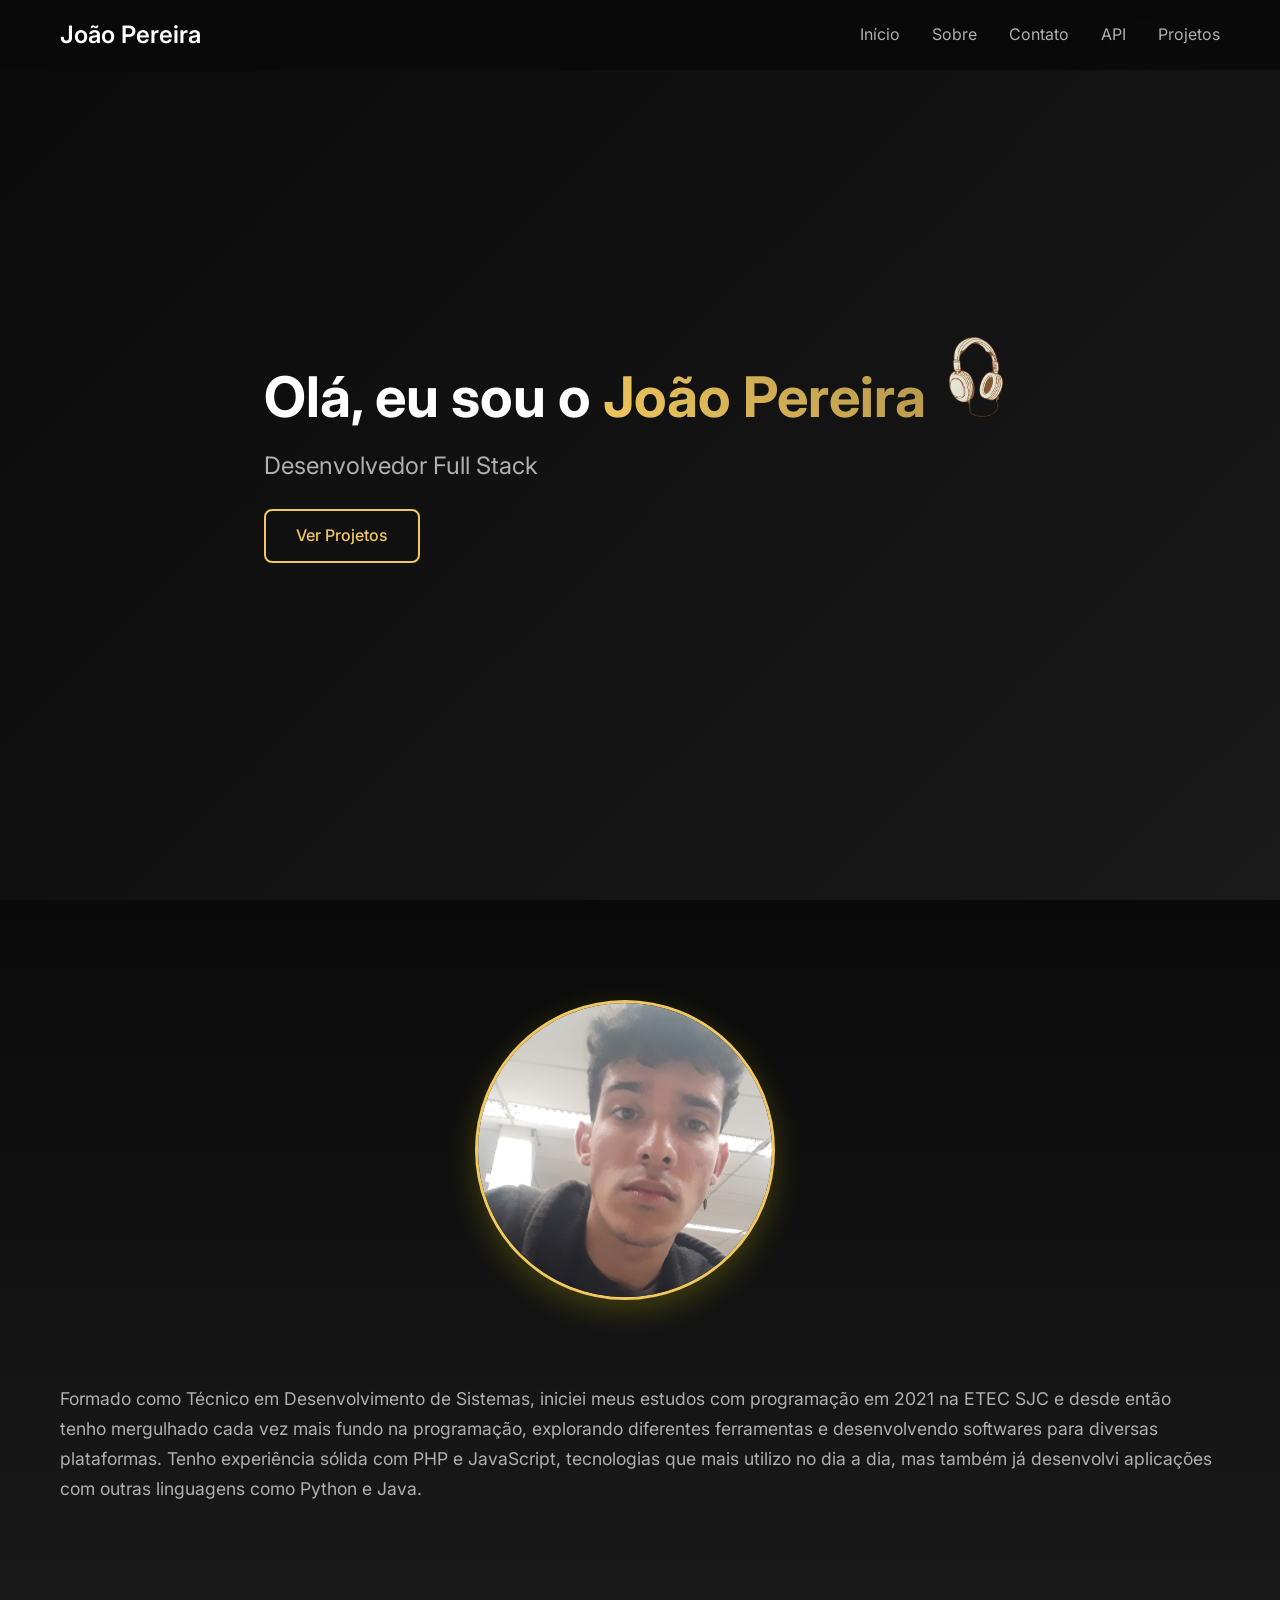
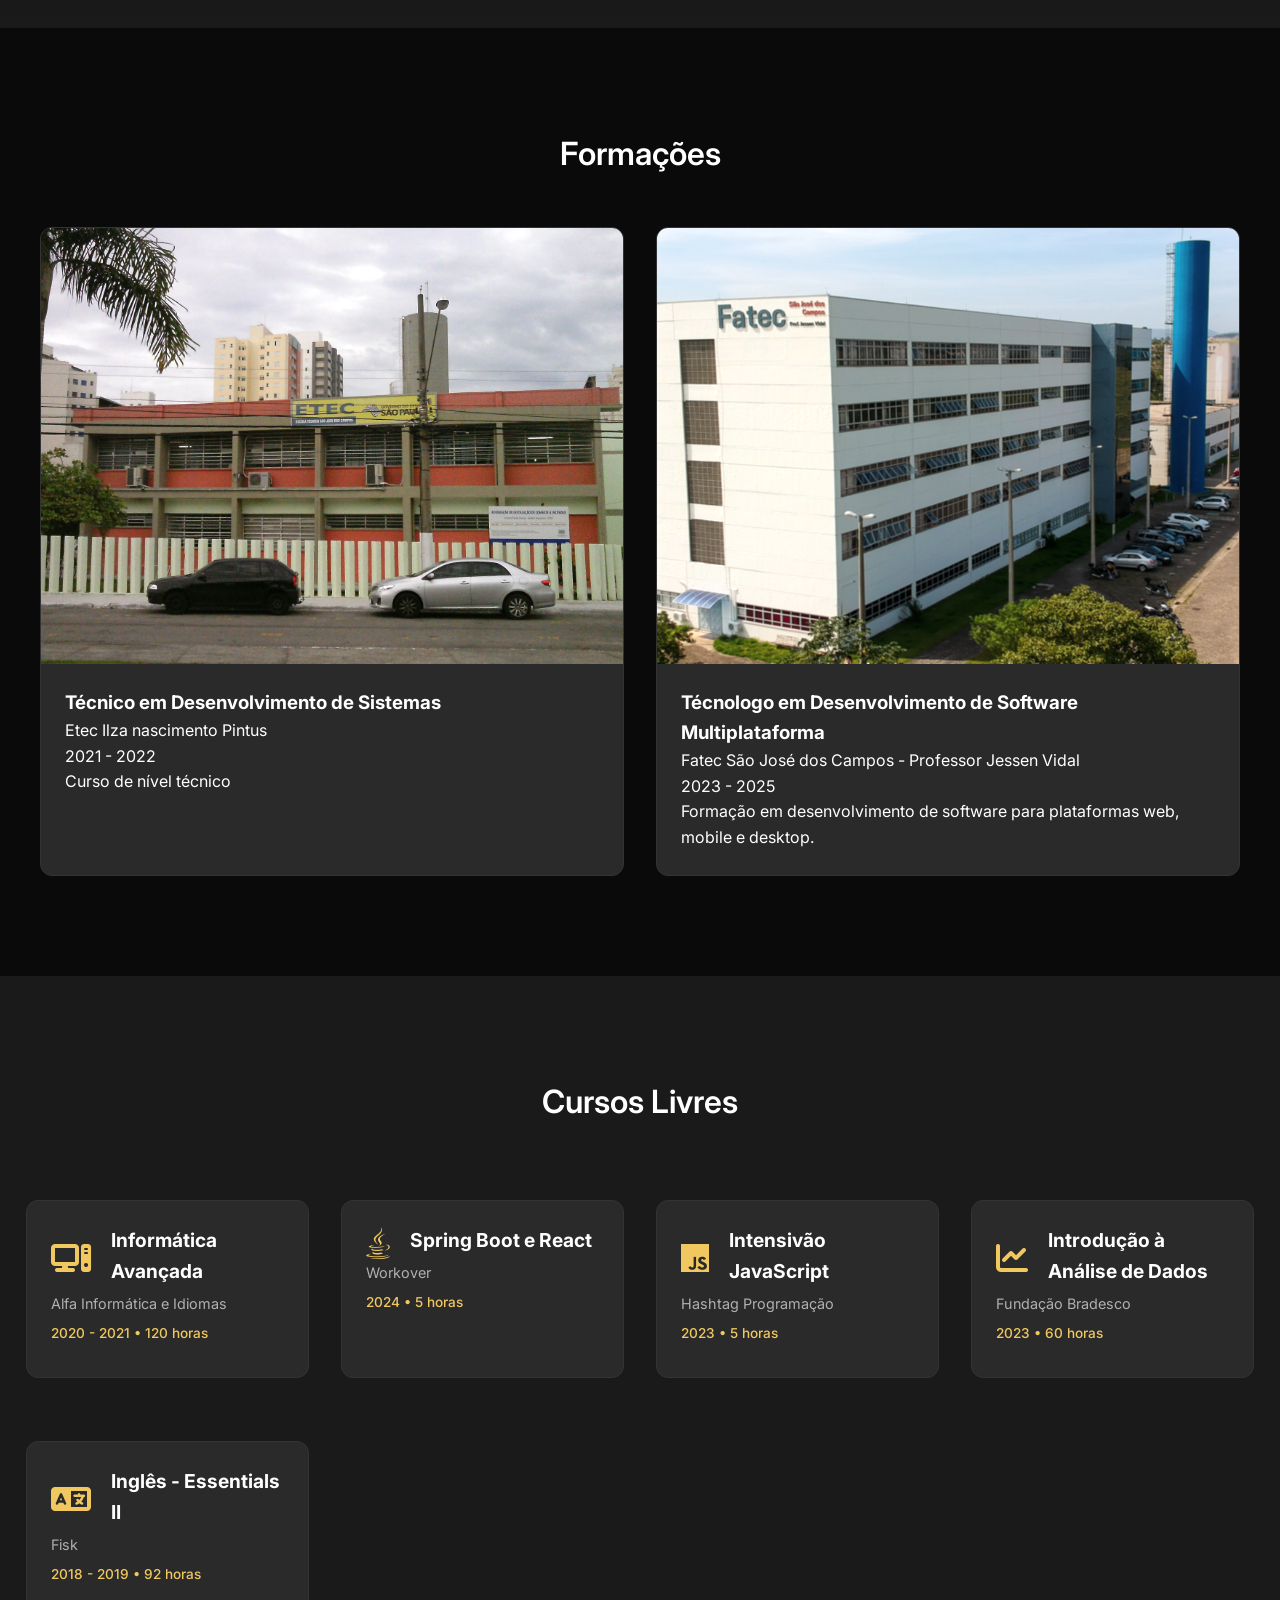
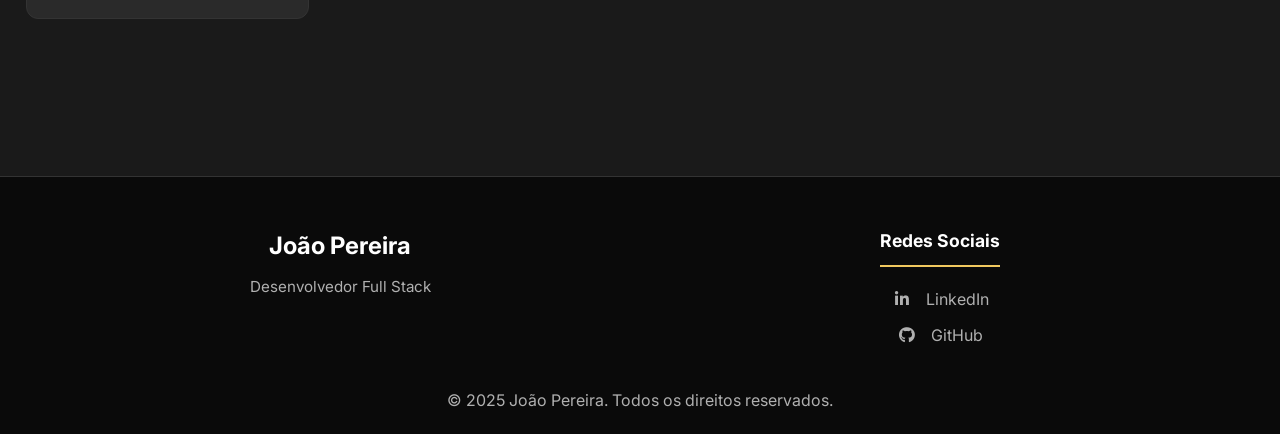
==== docs/index.html @ e066953f "Add files via upload" ====
<!DOCTYPE html>
<html lang="pt-BR">
<head>
    <meta charset="UTF-8">
    <meta name="viewport" content="width=device-width, initial-scale=1.0">
    <title>João Pereira</title>
    <link rel="stylesheet" href="static/css/style.css">
    <link href="https://fonts.googleapis.com/css2?family=Inter:wght@300;400;500;600;700&display=swap" rel="stylesheet">
    <link rel="shortcut icon" href="static/img/favicon.ico" type="image/x-icon">
    <link rel="stylesheet" href="https://cdnjs.cloudflare.com/ajax/libs/font-awesome/6.5.0/css/all.min.css">

</head>
<body>
    <header class="header">
        <nav class="nav">
            <div class="nav-container">
                <div class="logo">
                    <h2>João Pereira</h2>
                </div>
                <ul class="nav-menu">
                    <li><a href="#home" class="nav-link">Início</a></li>
                    <li><a href="#about" class="nav-link">Sobre</a></li>
                    <li><a href="#footer" class="nav-link">Contato</a></li>
                    <li><a href="templates/api.html" class="nav-link">API</a></li>
                    <li><a href="templates/projetos.html" class="nav-link">Projetos</a></li>
                </ul>
            </div>
        </nav>
    </header>
    <section id="home" class="hero">
        <div class="container">
            <div class="hero-content">
                <h1 class="hero-title">Olá, eu sou o <span class="highlight">João Pereira</span><img src="static/img/fone.png" alt="" style="margin-left: 10px; width: 80px;"></h1>
                <p class="hero-subtitle">Desenvolvedor Full Stack</p>
                <div class="hero-buttons">
                    <a href="templates/projetos.html" class="btn btn-secondary">Ver Projetos</a>
                </div>
            </div>
        </div>
    </section>
    <section id="about" class="about">
        <div class="container">
            <div class="about-content">
                <div class="about-content">
                    <img src="static/img/fotoportfolio.jpg" alt="">
                </div>
                <div class="about-text">
                    <p>
                        Formado como Técnico em Desenvolvimento de Sistemas, iniciei meus estudos com programação em 2021 na ETEC SJC e desde então tenho mergulhado cada vez mais fundo na programação, explorando diferentes ferramentas e desenvolvendo softwares para diversas plataformas.
                        Tenho experiência sólida com PHP e JavaScript, tecnologias que mais utilizo no dia a dia, mas também já desenvolvi aplicações com outras linguagens como Python e Java.
                    </p>
                </div>
            </div>
        </div>
    </section>
    <section class="container training">
        <h2 class="section-title">Formações</h2>
        <div class="education-grid">
            <div class="education-card">
                <div class="education-image-container">
                    <img src="static/img/etec.png" alt="UTFPR" class="education-image">
                </div>
                <div class="education-content">
                    <h3 class="education-title">Técnico em Desenvolvimento de Sistemas</h3>
                    <p class="education-institution">Etec Ilza nascimento Pintus</p>
                    <p class="education-period">2021 - 2022</p>
                    <p class="education-description">Curso de nível técnico</p>
                </div>
            </div>
            <div class="education-card">
                <div class="education-image-container">
                    <img src="static/img/fatec.png" alt="Fatec" class="education-image">
                </div>
                <div class="education-content">
                    <h3 class="education-title">Técnologo em Desenvolvimento de Software Multiplataforma</h3>
                    <p class="education-institution">Fatec São José dos Campos - Professor Jessen Vidal</p>
                    <p class="education-period">2023 - 2025</p>
                    <p class="education-description">Formação em desenvolvimento de software para plataformas web, mobile e desktop.</p>
                </div>
            </div>
        </div>
    </section>
    <section id="courses" class="courses">
    <h2 class="section-title">Cursos Livres</h2>
    <div class="courses-grid">
        <div class="course-card">
            <div class="course-header">
                <i class="fa-solid fa-computer course-icon"></i>
                <h3 class="course-title">Informática Avançada</h3>
            </div>
            <div class="course-details">
                <p class="course-institution">Alfa Informática e Idiomas</p>
                <p class="course-duration">2020 - 2021 • 120 horas</p>
            </div>
        </div>
        <div class="course-card">
            <div class="course-header">
                <i class="fa-brands fa-java course-icon"></i>
                <h3 class="course-title">Spring Boot e React</h3>
            </div>
            <div class="course-details">
                <p class="course-institution">Workover</p>
                <p class="course-duration">2024 • 5 horas</p>
            </div>
        </div>
        <div class="course-card">
            <div class="course-header">
                <i class="fa-brands fa-js course-icon"></i>
                <h3 class="course-title">Intensivão JavaScript</h3>
            </div>
            <div class="course-details">
                <p class="course-institution">Hashtag Programação</p>
                <p class="course-duration">2023 • 5 horas</p>
            </div>
        </div>
        <div class="course-card">
            <div class="course-header">
                <i class="fa-solid fa-chart-line course-icon"></i>
                <h3 class="course-title">Introdução à Análise de Dados</h3>
            </div>
            <div class="course-details">
                <p class="course-institution">Fundação Bradesco</p>
                <p class="course-duration">2023 • 60 horas</p>
            </div>
        </div>
        <div class="course-card">
            <div class="course-header">
                <i class="fa-solid fa-language course-icon"></i>
                <h3 class="course-title">Inglês - Essentials II</h3>
            </div>
            <div class="course-details">
                <p class="course-institution">Fisk</p>
                <p class="course-duration">2018 - 2019 • 92 horas</p>
            </div>
        </div>
    </div>
</section>

<footer class="footer" id="footer">
    <div class="container">
        <div class="footer-content">
            <div class="footer-brand">
                <h3>João Pereira</h3>
                <p>Desenvolvedor Full Stack</p>
            </div>
            <div class="footer-social">
                <h4>Redes Sociais</h4>
                <div class="social-links">
                    <a href="https://www.linkedin.com/in/joaopereira18/" target="_blank" aria-label="LinkedIn">
                        <i class="fab fa-linkedin-in"></i> LinkedIn
                    </a>
                    <a href="https://github.com/JaovitoP" target="_blank" aria-label="GitHub">
                        <i class="fab fa-github"></i> GitHub
                    </a>
                </div>
            </div>
        </div>
            <p>&copy; 2025 João Pereira. Todos os direitos reservados.</p>
    </div>
</footer>
</body>
</html>
---- docs/static/css/style.css ----
* {
    margin: 0;
    padding: 0;
    box-sizing: border-box;
}

html {
    scroll-behavior: smooth;
}

body {
    font-family: 'Inter', sans-serif;
    background-color: #0a0a0a;
    color: #ffffff;
    line-height: 1.6;
    overflow-x: hidden;
}

.container {
    max-width: 1200px;
    margin: 0 auto;
    padding: 0 20px;
}

.header {
    position: fixed;
    top: 0;
    left: 0;
    width: 100%;
    background-color: rgba(10, 10, 10, 0.95);
    backdrop-filter: blur(10px);
    z-index: 1000;
}

.nav-container {
    max-width: 1200px;
    margin: 0 auto;
    padding: 0 20px;
    display: flex;
    justify-content: space-between;
    align-items: center;
    height: 70px;
}

.logo h2 {
    color: #ffffff;
    font-weight: 600;
    font-size: 1.5rem;
}

.nav-menu {
    display: flex;
    list-style: none;
    gap: 2rem;
}

.nav-link {
    color: #b0b0b0;
    text-decoration: none;
    font-weight: 400;
    transition: color 0.3s ease;
    position: relative;
}

.nav-link:hover,
.nav-link.active {
    color: #F0C85F;
}

.nav-link::after {
    content: '';
    position: absolute;
    bottom: -5px;
    left: 0;
    width: 0;
    height: 2px;
    background-color: #F0C85F;
    transition: width 0.3s ease;
}

.nav-link:hover::after,
.nav-link.active::after {
    width: 100%;
}

.hero {
    min-height: 100vh;
    display: flex;
    align-items: center;
    background: linear-gradient(135deg, #0a0a0a 0%, #1a1a1a 100%);
    position: relative;
}

.hero-content {
    position: relative;
    z-index: 2;
}

.hero-title {
    font-size: 3.5rem;
    font-weight: 700;
    margin-bottom: 1rem;
    line-height: 1.2;
}

.highlight {
    color: #F0C85F;
    background: linear-gradient(45deg, #F0C85F, #f0c75fbb);
    -webkit-background-clip: text;
    -webkit-text-fill-color: transparent;
    background-clip: text;
}

.hero-subtitle {
    font-size: 1.5rem;
    color: #b0b0b0;
    margin-bottom: 1.5rem;
    font-weight: 400;
}

.hero-description {
    font-size: 1.1rem;
    color: #b0b0b0;
    margin-bottom: 2.5rem;
    max-width: 600px;
    line-height: 1.7;
}

.hero-buttons {
    display: flex;
    gap: 1rem;
    flex-wrap: wrap;
}

.btn {
    display: inline-block;
    padding: 12px 30px;
    border-radius: 8px;
    text-decoration: none;
    font-weight: 500;
    transition: all 0.3s ease;
    border: 2px solid transparent;
    cursor: pointer;
}

.btn-primary {
    background-color: #F0C85F;
    color: #0a0a0a;
}

.btn-primary:hover {
    background-color: #F0C85F;
    transform: translateY(-2px);
    box-shadow: 0 10px 25px rgba(255, 230, 0, 0.3);
}

.btn-secondary {
    background-color: transparent;
    color: #F0C85F;
    border-color: #F0C85F;
}

.btn-secondary:hover {
    background-color: #F0C85F;
    color: #0a0a0a;
    transform: translateY(-2px);
    box-shadow: 0 10px 25px rgba(255, 225, 0, 0.2);
}

.about,
.contact,
.projects-page {
    padding: 100px 0;
    background-color: #1a1a1a;
}


.about {
    background: linear-gradient(180deg, #0a0a0a 0%, #1a1a1a 100%);
}

.training {
    padding: 100px 0;
}

.section-title,
.page-title {
    font-size: 2.0rem;
    font-weight: 600;
    text-align: center;
    margin-bottom: 3rem;
    color: #ffffff;
}

.page-header {
    text-align: center;
    margin-bottom: 4rem;
}

.page-description {
    font-size: 1.1rem;
    color: #b0b0b0;
    max-width: 600px;
    margin: 0 auto;
    line-height: 1.7;
}

.about-content {
    display: grid;
    grid-template-columns: 1fr 1fr;
    gap: 4rem;
    align-items: start;
}

.about-text p {
    font-size: 1.1rem;
    color: #b0b0b0;
    margin-bottom: 1.5rem;
    line-height: 1.7;
}

.skills h3 {
    font-size: 1.5rem;
    color: #ffffff;
    margin-bottom: 2rem;
}

.skills-grid {
    display: flex;
    flex-direction: column;
    gap: 1.5rem;
}

.skill-item {
    display: flex;
    flex-direction: column;
    gap: 0.5rem;
}

.skill-name {
    color: #ffffff;
    font-weight: 500;
}

.skill-bar {
    width: 100%;
    height: 8px;
    background-color: #333333;
    border-radius: 4px;
    overflow: hidden;
}

.skill-progress {
    height: 100%;
    background: linear-gradient(90deg, #F0C85F, #0099cc);
    border-radius: 4px;
    transition: width 0.3s ease;
}

.contact {
    background-color: #333333;
}

.contact-content {
    text-align: center;
}

.contact-description {
    font-size: 1.1rem;
    color: #b0b0b0;
    margin-bottom: 3rem;
    max-width: 500px;
    margin-left: auto;
    margin-right: auto;
}

.contact-info {
    display: grid;
    grid-template-columns: repeat(auto-fit, minmax(250px, 1fr));
    gap: 2rem;
    max-width: 800px;
    margin: 0 auto;
}

.contact-item {
    background-color: #1a1a1a;
    padding: 2rem;
    border-radius: 12px;
    border: 1px solid #1a1a1a;
    transition: transform 0.3s ease, border-color 0.3s ease;
}

.contact-item:hover {
    transform: translateY(-5px);
    border-color: #F0C85F;
}

.contact-item h4 {
    color: #F0C85F;
    margin-bottom: 1rem;
    font-size: 1.2rem;
}

.contact-item a {
    color: #b0b0b0;
    text-decoration: none;
    transition: color 0.3s ease;
}

.contact-item a:hover {
    color: #F0C85F;
}

.projects-grid {
    display: grid;
    grid-template-columns: repeat(auto-fit, minmax(500px, 1fr));
    gap: 2rem;
    justify-content: center;
}



.project-card {
    background-color: #2a2a2a;
    border-radius: 12px;
    overflow: hidden;
    border: 1px solid #333333;
    transition: transform 0.3s ease, border-color 0.3s ease, box-shadow 0.3s ease;
    max-width: 100%;
}
.about-content img {
    width: 300px;
    height: 300px;
    border-radius: 100%;
    object-fit: cover;
    margin-bottom: 20px;
    border: 3px solid #F0C85F;
    box-shadow: 0 10px 30px rgba(255, 238, 0, 0.2);
    float: left;
    margin-right: 30px;
    shape-outside: margin-box;

}

.about-content{
    display: flex;
    justify-content: center;
    flex-direction: row;
    flex-wrap: wrap;
}

.project-card:hover {
    transform: translateY(-10px);
    border-color: #F0C85F;
    box-shadow: 0 20px 40px rgba(255, 204, 0, 0.1);
}

.project-image {
    height: 200px;
    background: linear-gradient(135deg, #333333, #2a2a2a);
    display: flex;
    align-items: center;
    justify-content: center;
    position: relative;
    overflow: hidden;
}

.project-placeholder {
    color: #F0C85F;
    font-size: 1.5rem;
    font-weight: 600;
    text-align: center;
}

.project-content {
    padding: 1.5rem;
}

.project-title {
    font-size: 1.3rem;
    color: #ffffff;
    margin-bottom: 1rem;
    font-weight: 600;
}

.project-description {
    color: #b0b0b0;
    margin-bottom: 1.5rem;
    line-height: 1.6;
}

.project-tech {
    display: flex;
    flex-wrap: wrap;
    gap: 0.5rem;
    margin-bottom: 1.5rem;
}

.tech-tag {
    background-color: rgba(255, 255, 255, 0.1);
    color: #F0C85F;
    padding: 0.3rem 0.8rem;
    border-radius: 20px;
    font-size: 0.85rem;
    border: 1px solid rgba(255, 251, 0, 0.3);
}

.project-links {
    display: flex;
    gap: 1rem;
}

.project-link {
    color: #F0C85F;
    text-decoration: none;
    font-weight: 500;
    transition: color 0.3s ease;
    position: relative;
}

.project-link:hover {
    color: #ffffff;
}

.project-link::after {
    content: '';
    position: absolute;
    bottom: -2px;
    left: 0;
    width: 0;
    height: 1px;
    background-color: #F0C85F;
    transition: width 0.3s ease;
}

.project-link:hover::after {
    width: 100%;
}

.footer {
    background-color: #0a0a0a;
    padding: 2rem 0;
    border-top: 1px solid #333333;
    text-align: center;
}

.footer p {
    color: #b0b0b0;
}

.project-image {
    height: 200px;
    position: relative;
    overflow: hidden;
    background-color: #1a1a1a;
}

.project-img {
    width: 100%;
    height: 100%;
    object-fit: cover;
    transition: transform 0.5s ease;
}

.project-card:hover .project-img {
    transform: scale(1.05);
}

.project-overlay {
    position: absolute;
    top: 0;
    left: 0;
    width: 100%;
    height: 100%;
    background: rgba(0, 212, 255, 0.7);
    display: flex;
    align-items: center;
    justify-content: center;
    opacity: 0;
    transition: opacity 0.3s ease;
}

.project-card:hover .project-overlay {
    opacity: 1;
}

.project-overlay span {
    color: #0a0a0a;
    font-weight: 600;
    font-size: 1.2rem;
}

.logo-projeto {
    max-width: 100%;
    max-height: 100%;
    object-fit: contain;
}

.education-grid {
    display: grid;
    grid-template-columns: repeat(auto-fit, minmax(500px, 1fr));
    gap: 2rem;
    justify-content: center;
}

.education-card {
    background-color: #2a2a2a;
    border-radius: 12px;
    overflow: hidden;
    border: 1px solid #333333;
    transition: transform 0.3s ease, border-color 0.3s ease, box-shadow 0.3s ease;
    max-width: 100%;
}

.education-image-container {
    display: flex;
    align-items: center;
    justify-content: center;
    background: linear-gradient(135deg, #1e1e1e, #2a2a2a);
}

.education-image {
    max-width: 100%;
    max-height: 100%;
    object-fit: contain;
    filter: grayscale(20%) brightness(1.1);
    transition: all 0.3s ease;
}

.education-card:hover .education-image {
    transform: scale(1.08);
    filter: grayscale(0%) brightness(1.2);
}

.education-content {
    padding: 1.5rem;
    flex-grow: 1;
}

.courses {
    padding: 100px 0;
    background-color: #1a1a1a;
    position: relative;
}

.section-subtitle {
    text-align: center;
    color: #b0b0b0;
    margin-bottom: 3rem;
    font-size: 1.1rem;
}

.courses-grid {
    display: grid;
    grid-template-columns: repeat(auto-fit, minmax(280px, 1fr));
    gap: 2rem;
    margin-top: 2rem;
    padding: 2%;
}

.course-card {
    background-color: #2a2a2a;
    border-radius: 12px;
    padding: 1.5rem;
    border: 1px solid #333333;
    transition: all 0.3s ease;
    display: flex;
    flex-direction: column;
    height: 85%;
}

.course-card:hover {
    transform: translateY(-5px);
    border-color: #F0C85F;
    box-shadow: 0 10px 30px rgba(255, 217, 0, 0.1);
}

.course-icon {
    font-size: 2rem;
    color: #F0C85F;
    margin-right: 10px;
}

.course-header {
    display: flex;
    align-items: center;
    gap: 10px;
}

.course-logo {
    width: 40px;
    height: 40px;
    object-fit: contain;
}
.course-title {
    font-size: 1.2rem;
    color: #ffffff;
    margin-bottom: 0.3rem;
}

.course-details {
    flex-grow: 1;
    margin-bottom: 1.5rem;
}

.course-institution {
    color: #b0b0b0;
    font-size: 0.9rem;
    margin-bottom: 0.5rem;
}

.course-duration {
    color: #F0C85F;
    font-size: 0.85rem;
    margin-bottom: 1rem;
    font-weight: 500;
}

.course-topics {
    list-style-type: none;
    margin-top: 1rem;
}

.course-topics li {
    color: #b0b0b0;
    font-size: 0.9rem;
    margin-bottom: 0.5rem;
    position: relative;
    padding-left: 1.2rem;
}

.course-topics li::before {
    content: "•";
    color: #F0C85F;
    position: absolute;
    left: 0;
}

.course-certificate {
    display: inline-block;
    color: #F0C85F;
    text-decoration: none;
    font-weight: 500;
    font-size: 0.9rem;
    margin-top: auto;
    align-self: flex-start;
    position: relative;
    padding-bottom: 2px;
}

.course-certificate::after {
    content: '';
    position: absolute;
    bottom: 0;
    left: 0;
    width: 0;
    height: 1px;
    background-color: #F0C85F;
    transition: width 0.3s ease;
}

.course-certificate:hover::after {
    width: 100%;
}

.footer {
    background-color: #0a0a0a;
    color: #b0b0b0;
    padding: 50px 0 20px;
    border-top: 1px solid #333;
    font-family: 'Inter', sans-serif;
}

.footer-content {
    display: grid;
    grid-template-columns: repeat(auto-fit, minmax(250px, 1fr));
    gap: 40px;
    margin-bottom: 30px;
}

.footer-brand h3 {
    color: #ffffff;
    font-size: 1.5rem;
    margin-bottom: 10px;
}

.footer-brand p {
    font-size: 0.95rem;
}

.footer-social h4,
.footer-links h4 {
    color: #ffffff;
    font-size: 1.1rem;
    margin-bottom: 20px;
    padding-bottom: 10px;
    border-bottom: 2px solid #F0C85F;
    display: inline-block;
}

.social-links a {
    display: block;
    color: #b0b0b0;
    text-decoration: none;
    margin-bottom: 10px;
    transition: color 0.3s ease;
}

.social-links a:hover {
    color: #F0C85F;
}

.social-links i {
    margin-right: 10px;
    width: 20px;
    text-align: center;
}

.footer-links ul {
    list-style: none;
    padding: 0;
}

.footer-links li {
    margin-bottom: 12px;
}

.footer-links a {
    color: #b0b0b0;
    text-decoration: none;
    transition: color 0.3s ease;
}

.footer-links a:hover {
    color: #F0C85F;
}

.footer-bottom {
    text-align: center;
    padding-top: 20px;
    border-top: 1px solid #333;
    font-size: 0.9rem;
}

@media (max-width: 768px) {
    .footer-content {
        grid-template-columns: 1fr;
        gap: 30px;
    }
}

@media (max-width: 768px) {
    .courses-grid {
        grid-template-columns: 1fr;
    }
    
    .course-header {
        flex-direction: column;
        align-items: flex-start;
    }
    
    .course-logo {
        margin-bottom: 0.5rem;
    }
}

@media (max-width: 1024px) {
    .education-grid {
        grid-template-columns: repeat(2, 1fr);
    }
}

@media (max-width: 768px) {
    .education-grid {
        grid-template-columns: 1fr;
    }
    
    .education-image-container {
        height: 150px;
    }
}

@media (max-width: 768px) {
    .nav-menu {
        gap: 1rem;
    }
    
    .hero-title {
        font-size: 2.5rem;
    }
    
    .hero-subtitle {
        font-size: 1.2rem;
    }
    
    .hero-buttons {
        justify-content: center;
    }
    
    .about-content {
        grid-template-columns: 1fr;
        gap: 2rem;
    }
    
    .contact-info {
        grid-template-columns: 1fr;
    }
    
    .projects-grid {
        grid-template-columns: 1fr;
    }
    
    .project-links {
        justify-content: center;
    }
    
    .container {
        padding: 0 15px;
    }
    
    .nav-container {
        padding: 0 15px;
    }
}

@media (max-width: 480px) {
    .hero-title {
        font-size: 2rem;
    }
    
    .section-title,
    .page-title {
        font-size: 2rem;
    }
    
    .nav-menu {
        gap: 0.5rem;
    }
    
    .nav-link {
        font-size: 0.9rem;
    }
    
    .btn {
        padding: 10px 20px;
        font-size: 0.9rem;
    }
}

@keyframes fadeInUp {
    from {
        opacity: 0;
        transform: translateY(30px);
    }
    to {
        opacity: 1;
        transform: translateY(0);
    }
}

.hero-content,
.about-content,
.contact-content,
.project-card {
    animation: fadeInUp 0.8s ease-out;
}

::-webkit-scrollbar {
    width: 8px;
}

::-webkit-scrollbar-track {
    background: #1a1a1a;
}

::-webkit-scrollbar-thumb {
    background: #333333;
    border-radius: 4px;
}

::-webkit-scrollbar-thumb:hover {
    background: #F0C85F;
}
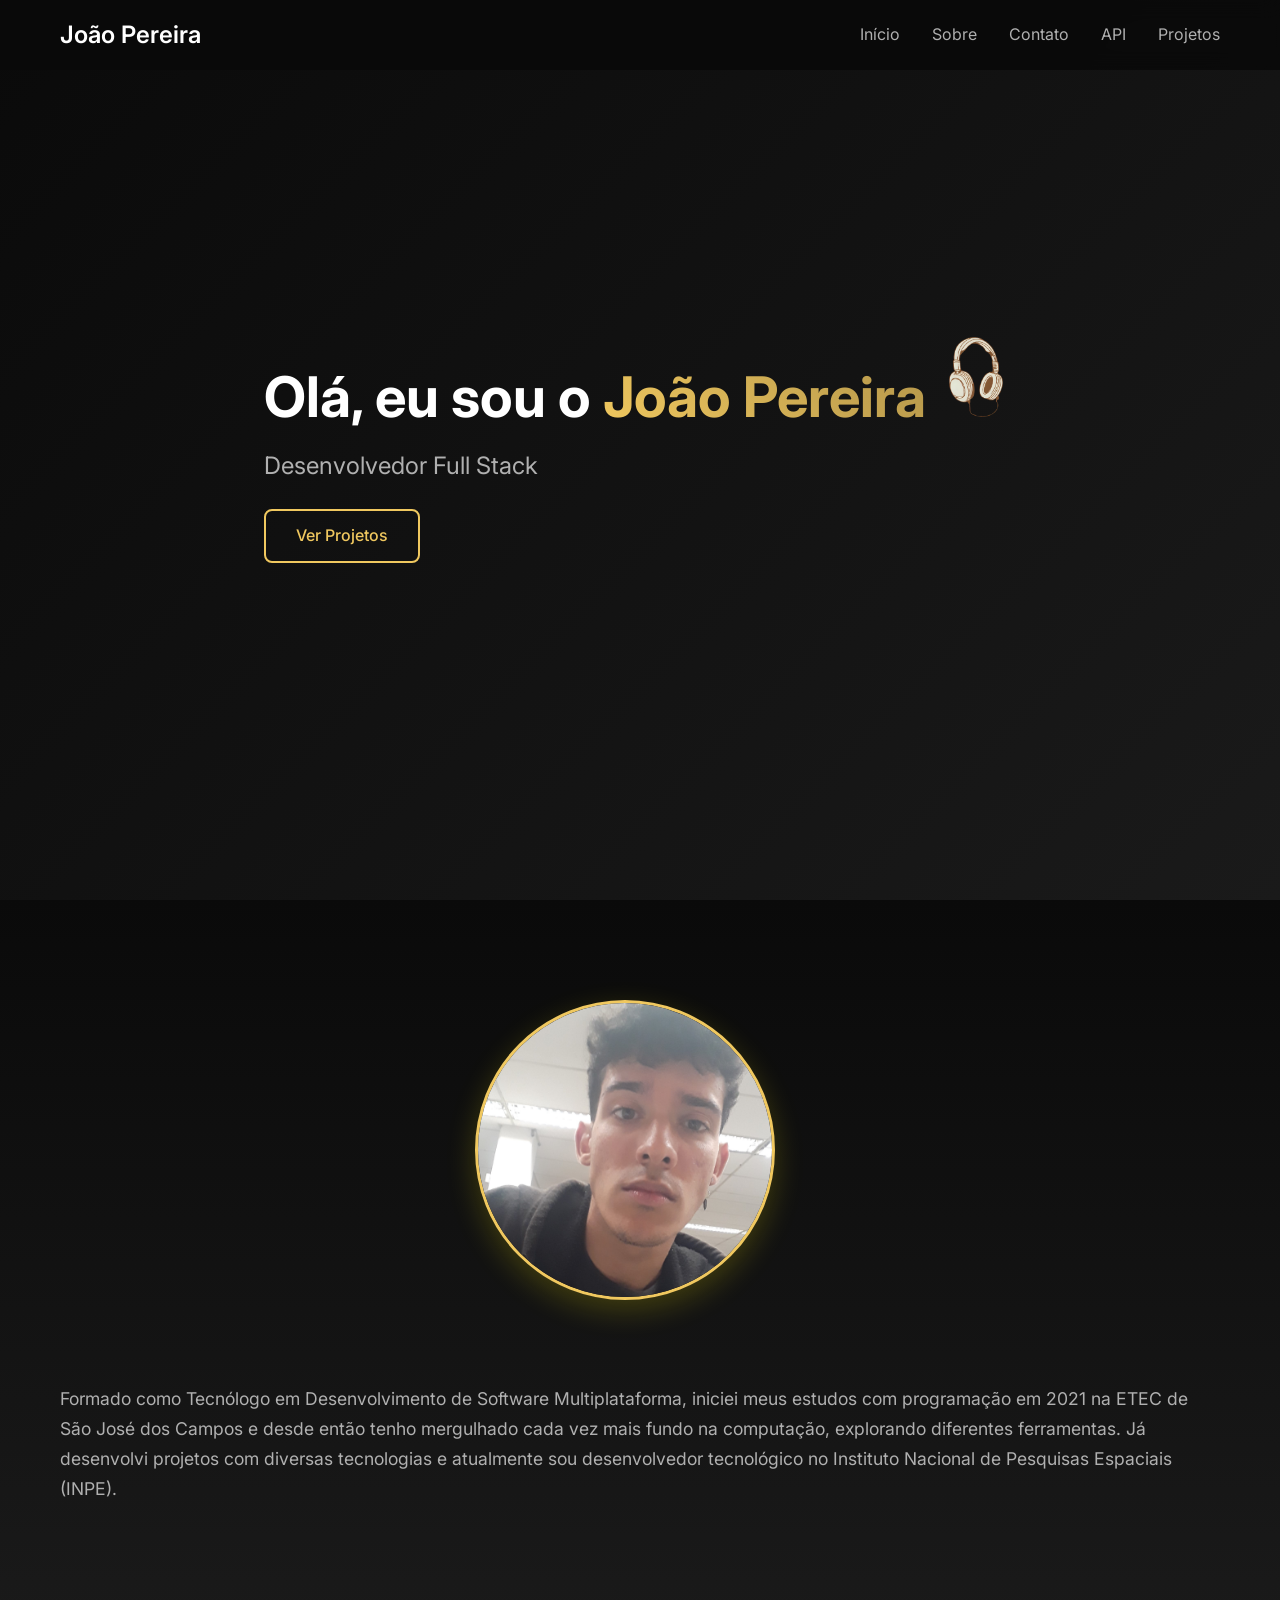
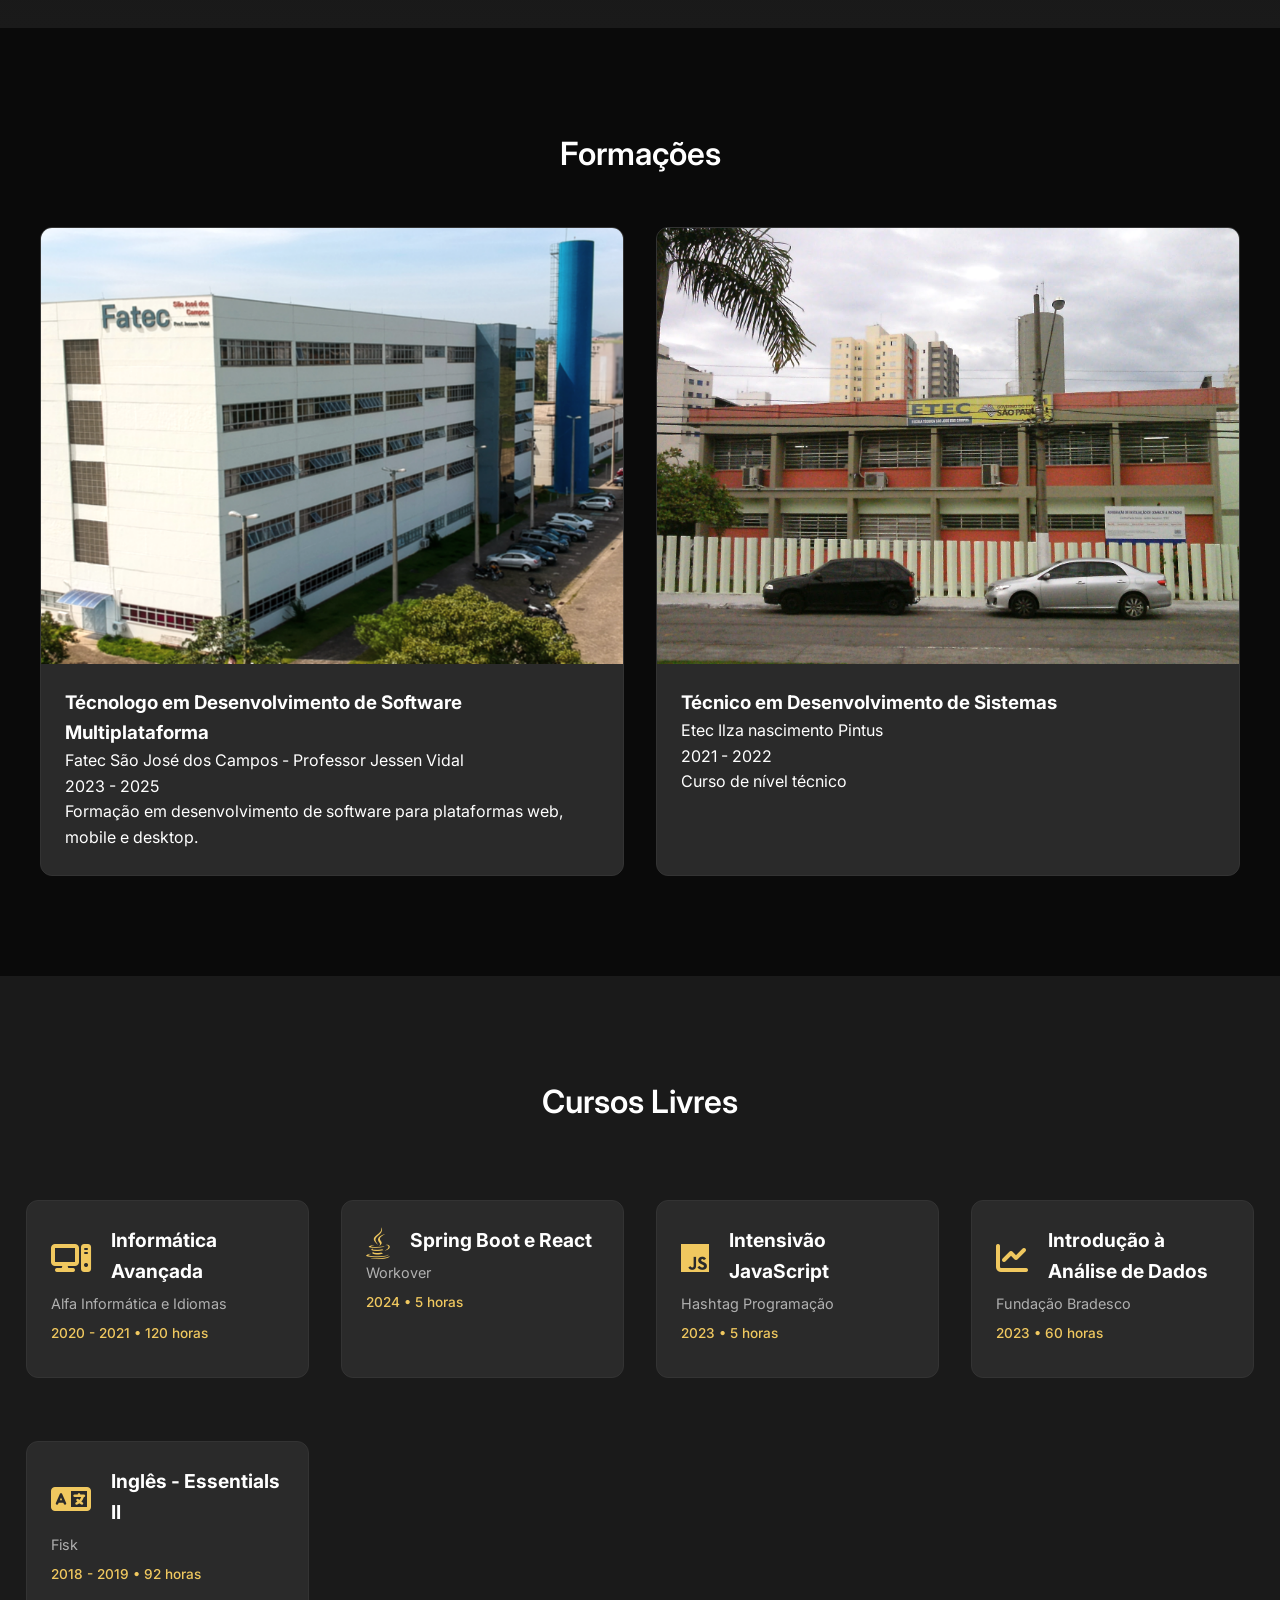
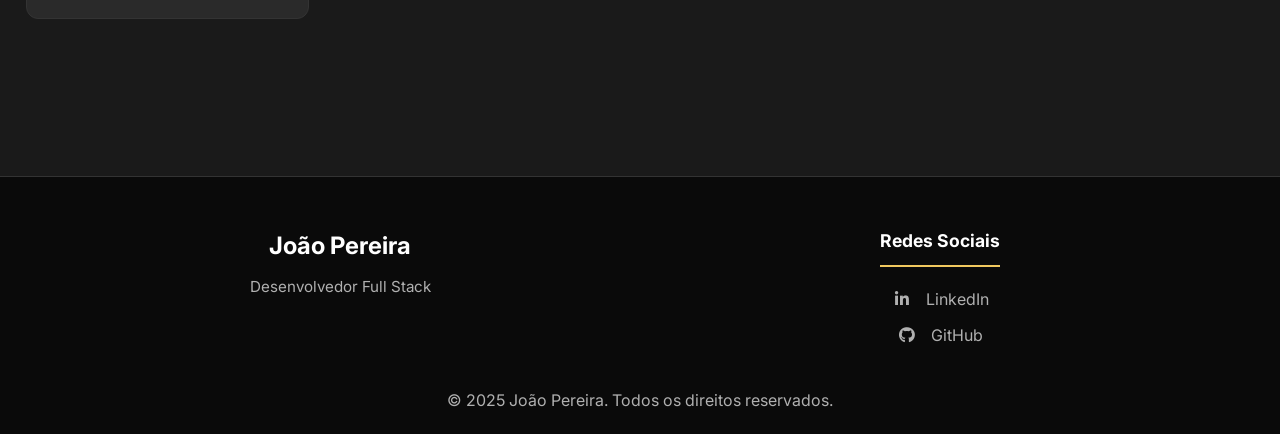
==== commit 1d61cb47: "adicionando projeto do SBC" ====
--- a/docs/index.html
+++ b/docs/index.html
@@ -46,8 +46,8 @@
                 </div>
                 <div class="about-text">
                     <p>
-                        Formado como Técnico em Desenvolvimento de Sistemas, iniciei meus estudos com programação em 2021 na ETEC SJC e desde então tenho mergulhado cada vez mais fundo na programação, explorando diferentes ferramentas e desenvolvendo softwares para diversas plataformas.
-                        Tenho experiência sólida com PHP e JavaScript, tecnologias que mais utilizo no dia a dia, mas também já desenvolvi aplicações com outras linguagens como Python e Java.
+                        Formado como Tecnólogo em Desenvolvimento de Software Multiplataforma, iniciei meus estudos com programação em 2021 na ETEC de São José dos Campos e desde então tenho mergulhado cada vez mais fundo na computação, explorando diferentes ferramentas.
+                        Já desenvolvi projetos com diversas tecnologias e atualmente sou desenvolvedor tecnológico no Instituto Nacional de Pesquisas Espaciais (INPE).
                     </p>
                 </div>
             </div>
@@ -58,6 +58,17 @@
         <div class="education-grid">
             <div class="education-card">
                 <div class="education-image-container">
+                    <img src="static/img/fatec.png" alt="Fatec" class="education-image">
+                </div>
+                <div class="education-content">
+                    <h3 class="education-title">Técnologo em Desenvolvimento de Software Multiplataforma</h3>
+                    <p class="education-institution">Fatec São José dos Campos - Professor Jessen Vidal</p>
+                    <p class="education-period">2023 - 2025</p>
+                    <p class="education-description">Formação em desenvolvimento de software para plataformas web, mobile e desktop.</p>
+                </div>
+            </div>
+            <div class="education-card">
+                <div class="education-image-container">
                     <img src="static/img/etec.png" alt="UTFPR" class="education-image">
                 </div>
                 <div class="education-content">
@@ -65,17 +76,6 @@
                     <p class="education-institution">Etec Ilza nascimento Pintus</p>
                     <p class="education-period">2021 - 2022</p>
                     <p class="education-description">Curso de nível técnico</p>
-                </div>
-            </div>
-            <div class="education-card">
-                <div class="education-image-container">
-                    <img src="static/img/fatec.png" alt="Fatec" class="education-image">
-                </div>
-                <div class="education-content">
-                    <h3 class="education-title">Técnologo em Desenvolvimento de Software Multiplataforma</h3>
-                    <p class="education-institution">Fatec São José dos Campos - Professor Jessen Vidal</p>
-                    <p class="education-period">2023 - 2025</p>
-                    <p class="education-description">Formação em desenvolvimento de software para plataformas web, mobile e desktop.</p>
                 </div>
             </div>
         </div>
